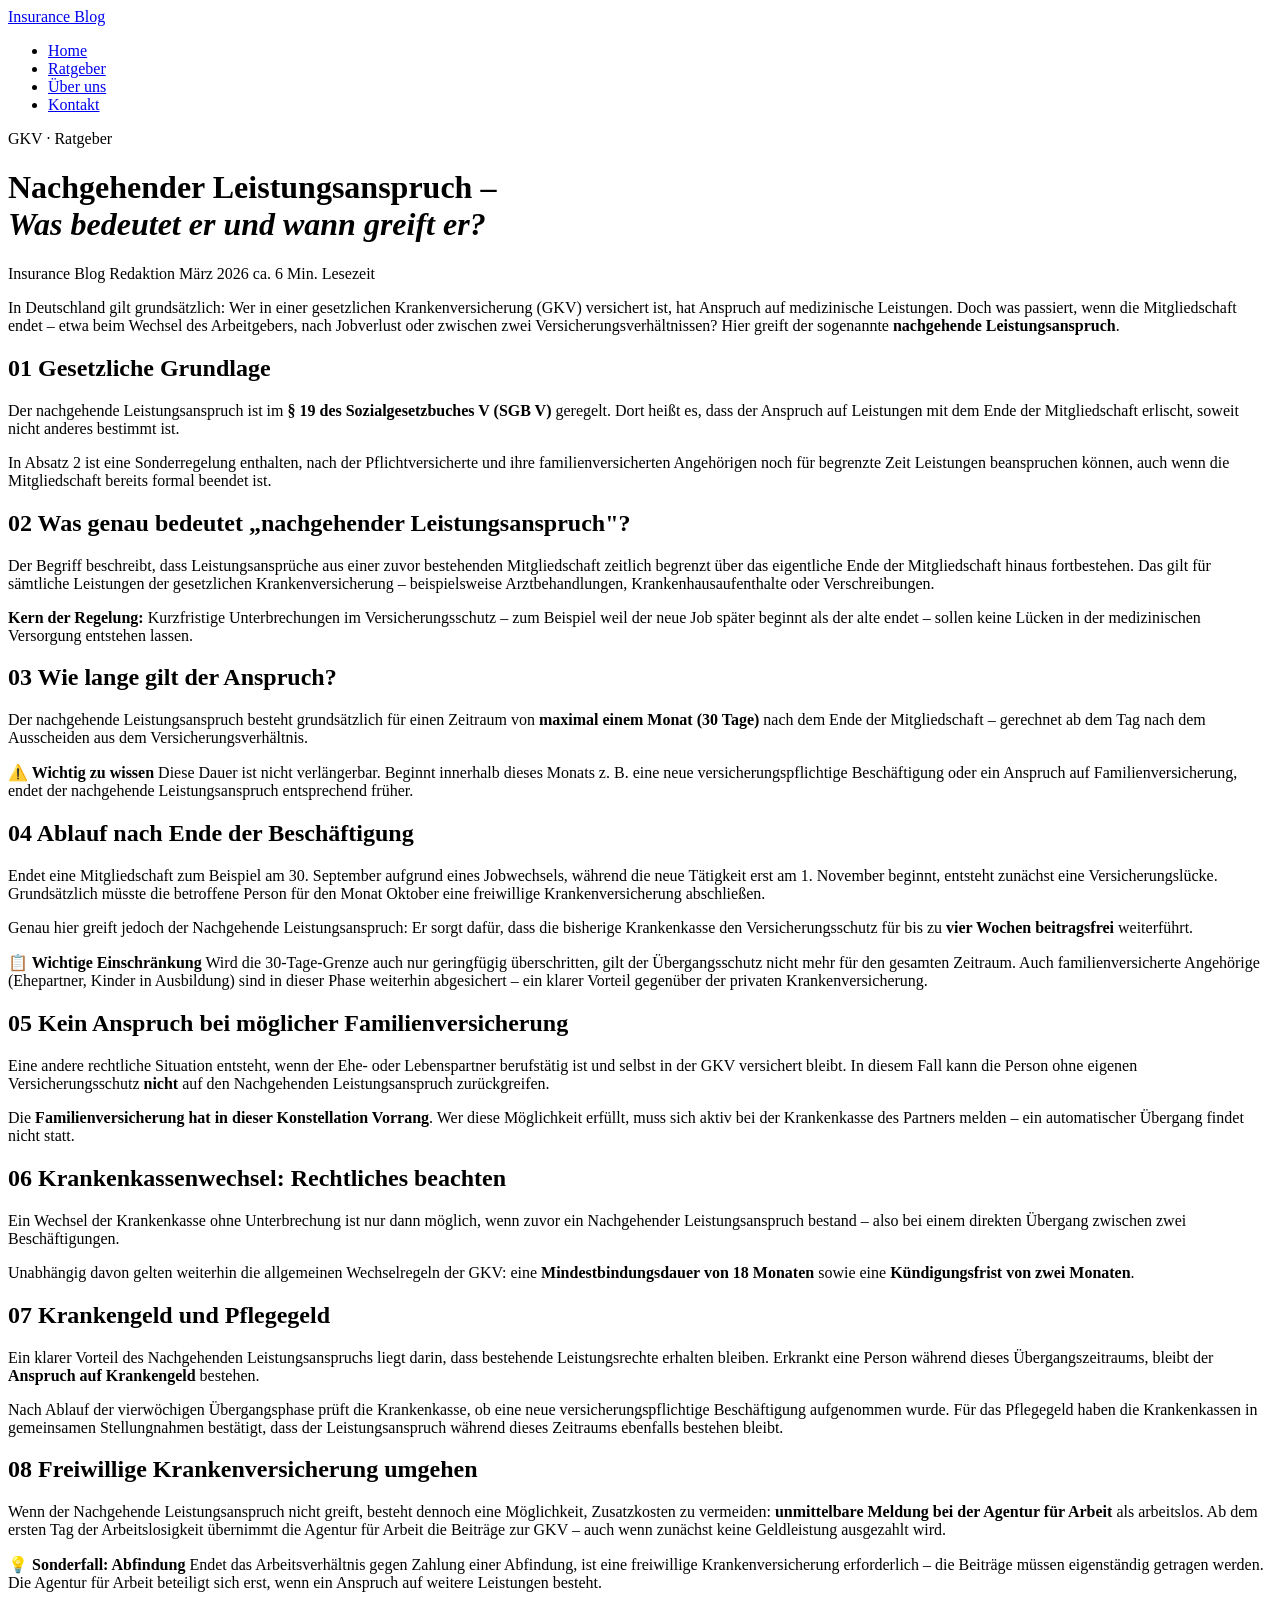
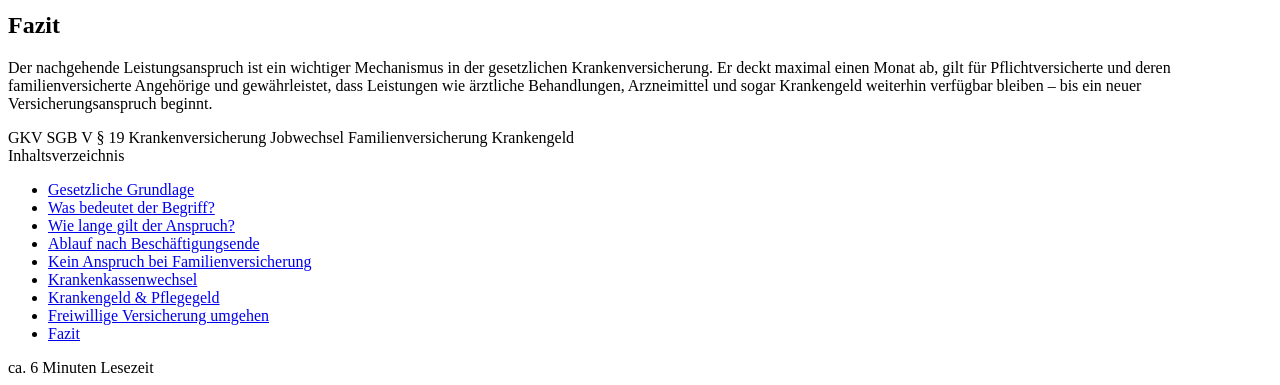
==== Nachgehender-leistungsanspruch.html @ a8966361 "Create Nachgehender-leistungsanspruch.html" ====
<!DOCTYPE html>
<html lang="de">
<head>
    <meta charset="UTF-8">
    <meta name="viewport" content="width=device-width, initial-scale=1.0">
    <title>Nachgehender Leistungsanspruch – Insurance Blog</title>
    <link href="https://fonts.googleapis.com/css2?family=Lora:ital,wght@0,400;0,600;0,700;1,400;1,600&family=Source+Sans+3:wght@300;400;500;600&display=swap" rel="stylesheet">
     <link rel="stylesheet" href="stylesblog.css">
</head>
<body>

    <!-- Top Bar -->
    <header class="topbar">
        <a href="#" class="topbar-logo">Insurance Blog</a>
        <nav>
            <ul class="topbar-nav">
                <li><a href="#">Home</a></li>
                <li><a href="#">Ratgeber</a></li>
                <li><a href="#">Über uns</a></li>
                <li><a href="#">Kontakt</a></li>
            </ul>
        </nav>
    </header>

    <!-- Hero -->
    <div class="article-hero">
        <span class="hero-category">GKV · Ratgeber</span>
        <h1>Nachgehender Leistungsanspruch –<br><em>Was bedeutet er und wann greift er?</em></h1>
        <div class="hero-meta">
            <span>Insurance Blog Redaktion</span>
            <span>März 2026</span>
            <span>ca. 6 Min. Lesezeit</span>
        </div>
    </div>

    <!-- Page Layout -->
    <div class="page-wrap">

        <!-- Main Article -->
        <main class="article-body">

            <p class="article-intro">
                In Deutschland gilt grundsätzlich: Wer in einer gesetzlichen Krankenversicherung (GKV) versichert ist, hat Anspruch auf medizinische Leistungen. Doch was passiert, wenn die Mitgliedschaft endet – etwa beim Wechsel des Arbeitgebers, nach Jobverlust oder zwischen zwei Versicherungsverhältnissen? Hier greift der sogenannte <strong>nachgehende Leistungsanspruch</strong>.
            </p>

            <!-- Section 1 -->
            <div class="article-section reveal" id="sec1">
                <h2><span class="sec-num">01</span> Gesetzliche Grundlage</h2>
                <p>Der nachgehende Leistungsanspruch ist im <strong>§ 19 des Sozialgesetzbuches V (SGB V)</strong> geregelt. Dort heißt es, dass der Anspruch auf Leistungen mit dem Ende der Mitgliedschaft erlischt, soweit nicht anderes bestimmt ist.</p>
                <p>In Absatz 2 ist eine Sonderregelung enthalten, nach der Pflichtversicherte und ihre familienversicherten Angehörigen noch für begrenzte Zeit Leistungen beanspruchen können, auch wenn die Mitgliedschaft bereits formal beendet ist.</p>
            </div>

            <!-- Section 2 -->
            <div class="article-section reveal" id="sec2">
                <h2><span class="sec-num">02</span> Was genau bedeutet „nachgehender Leistungsanspruch"?</h2>
                <p>Der Begriff beschreibt, dass Leistungsansprüche aus einer zuvor bestehenden Mitgliedschaft zeitlich begrenzt über das eigentliche Ende der Mitgliedschaft hinaus fortbestehen. Das gilt für sämtliche Leistungen der gesetzlichen Krankenversicherung – beispielsweise Arztbehandlungen, Krankenhausaufenthalte oder Verschreibungen.</p>
                <div class="callout">
                    <strong>Kern der Regelung:</strong> Kurzfristige Unterbrechungen im Versicherungsschutz – zum Beispiel weil der neue Job später beginnt als der alte endet – sollen keine Lücken in der medizinischen Versorgung entstehen lassen.
                </div>
            </div>

            <!-- Section 3 -->
            <div class="article-section reveal" id="sec3">
                <h2><span class="sec-num">03</span> Wie lange gilt der Anspruch?</h2>
                <p>Der nachgehende Leistungsanspruch besteht grundsätzlich für einen Zeitraum von <strong>maximal einem Monat (30 Tage)</strong> nach dem Ende der Mitgliedschaft – gerechnet ab dem Tag nach dem Ausscheiden aus dem Versicherungsverhältnis.</p>
                <div class="info-box">
                    <strong>⚠️ Wichtig zu wissen</strong>
                    Diese Dauer ist nicht verlängerbar. Beginnt innerhalb dieses Monats z. B. eine neue versicherungspflichtige Beschäftigung oder ein Anspruch auf Familienversicherung, endet der nachgehende Leistungsanspruch entsprechend früher.
                </div>
            </div>

            <!-- Section 4 -->
            <div class="article-section reveal" id="sec4">
                <h2><span class="sec-num">04</span> Ablauf nach Ende der Beschäftigung</h2>
                <p>Endet eine Mitgliedschaft zum Beispiel am 30. September aufgrund eines Jobwechsels, während die neue Tätigkeit erst am 1. November beginnt, entsteht zunächst eine Versicherungslücke. Grundsätzlich müsste die betroffene Person für den Monat Oktober eine freiwillige Krankenversicherung abschließen.</p>
                <p>Genau hier greift jedoch der Nachgehende Leistungsanspruch: Er sorgt dafür, dass die bisherige Krankenkasse den Versicherungsschutz für bis zu <strong>vier Wochen beitragsfrei</strong> weiterführt.</p>
                <div class="info-box">
                    <strong>📋 Wichtige Einschränkung</strong>
                    Wird die 30-Tage-Grenze auch nur geringfügig überschritten, gilt der Übergangsschutz nicht mehr für den gesamten Zeitraum. Auch familienversicherte Angehörige (Ehepartner, Kinder in Ausbildung) sind in dieser Phase weiterhin abgesichert – ein klarer Vorteil gegenüber der privaten Krankenversicherung.
                </div>
            </div>

            <!-- Section 5 -->
            <div class="article-section reveal" id="sec5">
                <h2><span class="sec-num">05</span> Kein Anspruch bei möglicher Familienversicherung</h2>
                <p>Eine andere rechtliche Situation entsteht, wenn der Ehe- oder Lebenspartner berufstätig ist und selbst in der GKV versichert bleibt. In diesem Fall kann die Person ohne eigenen Versicherungsschutz <strong>nicht</strong> auf den Nachgehenden Leistungsanspruch zurückgreifen.</p>
                <p>Die <strong>Familienversicherung hat in dieser Konstellation Vorrang</strong>. Wer diese Möglichkeit erfüllt, muss sich aktiv bei der Krankenkasse des Partners melden – ein automatischer Übergang findet nicht statt.</p>
            </div>

            <!-- Section 6 -->
            <div class="article-section reveal" id="sec6">
                <h2><span class="sec-num">06</span> Krankenkassenwechsel: Rechtliches beachten</h2>
                <p>Ein Wechsel der Krankenkasse ohne Unterbrechung ist nur dann möglich, wenn zuvor ein Nachgehender Leistungsanspruch bestand – also bei einem direkten Übergang zwischen zwei Beschäftigungen.</p>
                <p>Unabhängig davon gelten weiterhin die allgemeinen Wechselregeln der GKV: eine <strong>Mindestbindungsdauer von 18 Monaten</strong> sowie eine <strong>Kündigungsfrist von zwei Monaten</strong>.</p>
            </div>

            <!-- Section 7 -->
            <div class="article-section reveal" id="sec7">
                <h2><span class="sec-num">07</span> Krankengeld und Pflegegeld</h2>
                <p>Ein klarer Vorteil des Nachgehenden Leistungsanspruchs liegt darin, dass bestehende Leistungsrechte erhalten bleiben. Erkrankt eine Person während dieses Übergangszeitraums, bleibt der <strong>Anspruch auf Krankengeld</strong> bestehen.</p>
                <p>Nach Ablauf der vierwöchigen Übergangsphase prüft die Krankenkasse, ob eine neue versicherungspflichtige Beschäftigung aufgenommen wurde. Für das Pflegegeld haben die Krankenkassen in gemeinsamen Stellungnahmen bestätigt, dass der Leistungsanspruch während dieses Zeitraums ebenfalls bestehen bleibt.</p>
            </div>

            <!-- Section 8 -->
            <div class="article-section reveal" id="sec8">
                <h2><span class="sec-num">08</span> Freiwillige Krankenversicherung umgehen</h2>
                <p>Wenn der Nachgehende Leistungsanspruch nicht greift, besteht dennoch eine Möglichkeit, Zusatzkosten zu vermeiden: <strong>unmittelbare Meldung bei der Agentur für Arbeit</strong> als arbeitslos. Ab dem ersten Tag der Arbeitslosigkeit übernimmt die Agentur für Arbeit die Beiträge zur GKV – auch wenn zunächst keine Geldleistung ausgezahlt wird.</p>
                <div class="info-box">
                    <strong>💡 Sonderfall: Abfindung</strong>
                    Endet das Arbeitsverhältnis gegen Zahlung einer Abfindung, ist eine freiwillige Krankenversicherung erforderlich – die Beiträge müssen eigenständig getragen werden. Die Agentur für Arbeit beteiligt sich erst, wenn ein Anspruch auf weitere Leistungen besteht.
                </div>
            </div>

            <!-- Fazit -->
            <div class="fazit reveal" id="fazit">
                <h2>Fazit</h2>
                <p>Der nachgehende Leistungsanspruch ist ein wichtiger Mechanismus in der gesetzlichen Krankenversicherung. Er deckt maximal einen Monat ab, gilt für Pflichtversicherte und deren familienversicherte Angehörige und gewährleistet, dass Leistungen wie ärztliche Behandlungen, Arzneimittel und sogar Krankengeld weiterhin verfügbar bleiben – bis ein neuer Versicherungsanspruch beginnt.</p>
            </div>

            <!-- Tags -->
            <div class="article-tags">
                <span class="tag">GKV</span>
                <span class="tag">SGB V § 19</span>
                <span class="tag">Krankenversicherung</span>
                <span class="tag">Jobwechsel</span>
                <span class="tag">Familienversicherung</span>
                <span class="tag">Krankengeld</span>
            </div>

        </main>

        <!-- Sidebar TOC -->
        <aside class="sidebar">
            <div class="toc-card">
                <div class="toc-title">Inhaltsverzeichnis</div>
                <ul class="toc-list">
                    <li><a href="#sec1">Gesetzliche Grundlage</a></li>
                    <li><a href="#sec2">Was bedeutet der Begriff?</a></li>
                    <li><a href="#sec3">Wie lange gilt der Anspruch?</a></li>
                    <li><a href="#sec4">Ablauf nach Beschäftigungsende</a></li>
                    <li><a href="#sec5">Kein Anspruch bei Familienversicherung</a></li>
                    <li><a href="#sec6">Krankenkassenwechsel</a></li>
                    <li><a href="#sec7">Krankengeld & Pflegegeld</a></li>
                    <li><a href="#sec8">Freiwillige Versicherung umgehen</a></li>
                    <li><a href="#fazit">Fazit</a></li>
                </ul>
                <div class="read-time">ca. 6 Minuten Lesezeit</div>
            </div>
        </aside>

    </div>

    <script>
        const reveals = document.querySelectorAll('.reveal');
        const obs = new IntersectionObserver((entries) => {
            entries.forEach((e, i) => {
                if (e.isIntersecting) {
                    setTimeout(() => e.target.classList.add('visible'), i * 80);
                    obs.unobserve(e.target);
                }
            });
        }, { threshold: 0.1 });
        reveals.forEach(el => obs.observe(el));

        // Active TOC highlight
        const sections = document.querySelectorAll('[id]');
        const tocLinks = document.querySelectorAll('.toc-list a');
        window.addEventListener('scroll', () => {
            let current = '';
            sections.forEach(s => {
                if (window.scrollY >= s.offsetTop - 120) current = s.id;
            });
            tocLinks.forEach(a => {
                a.style.color = a.getAttribute('href') === '#' + current
                    ? 'var(--gold)' : '';
            });
        });
    </script>

</body>
</html>
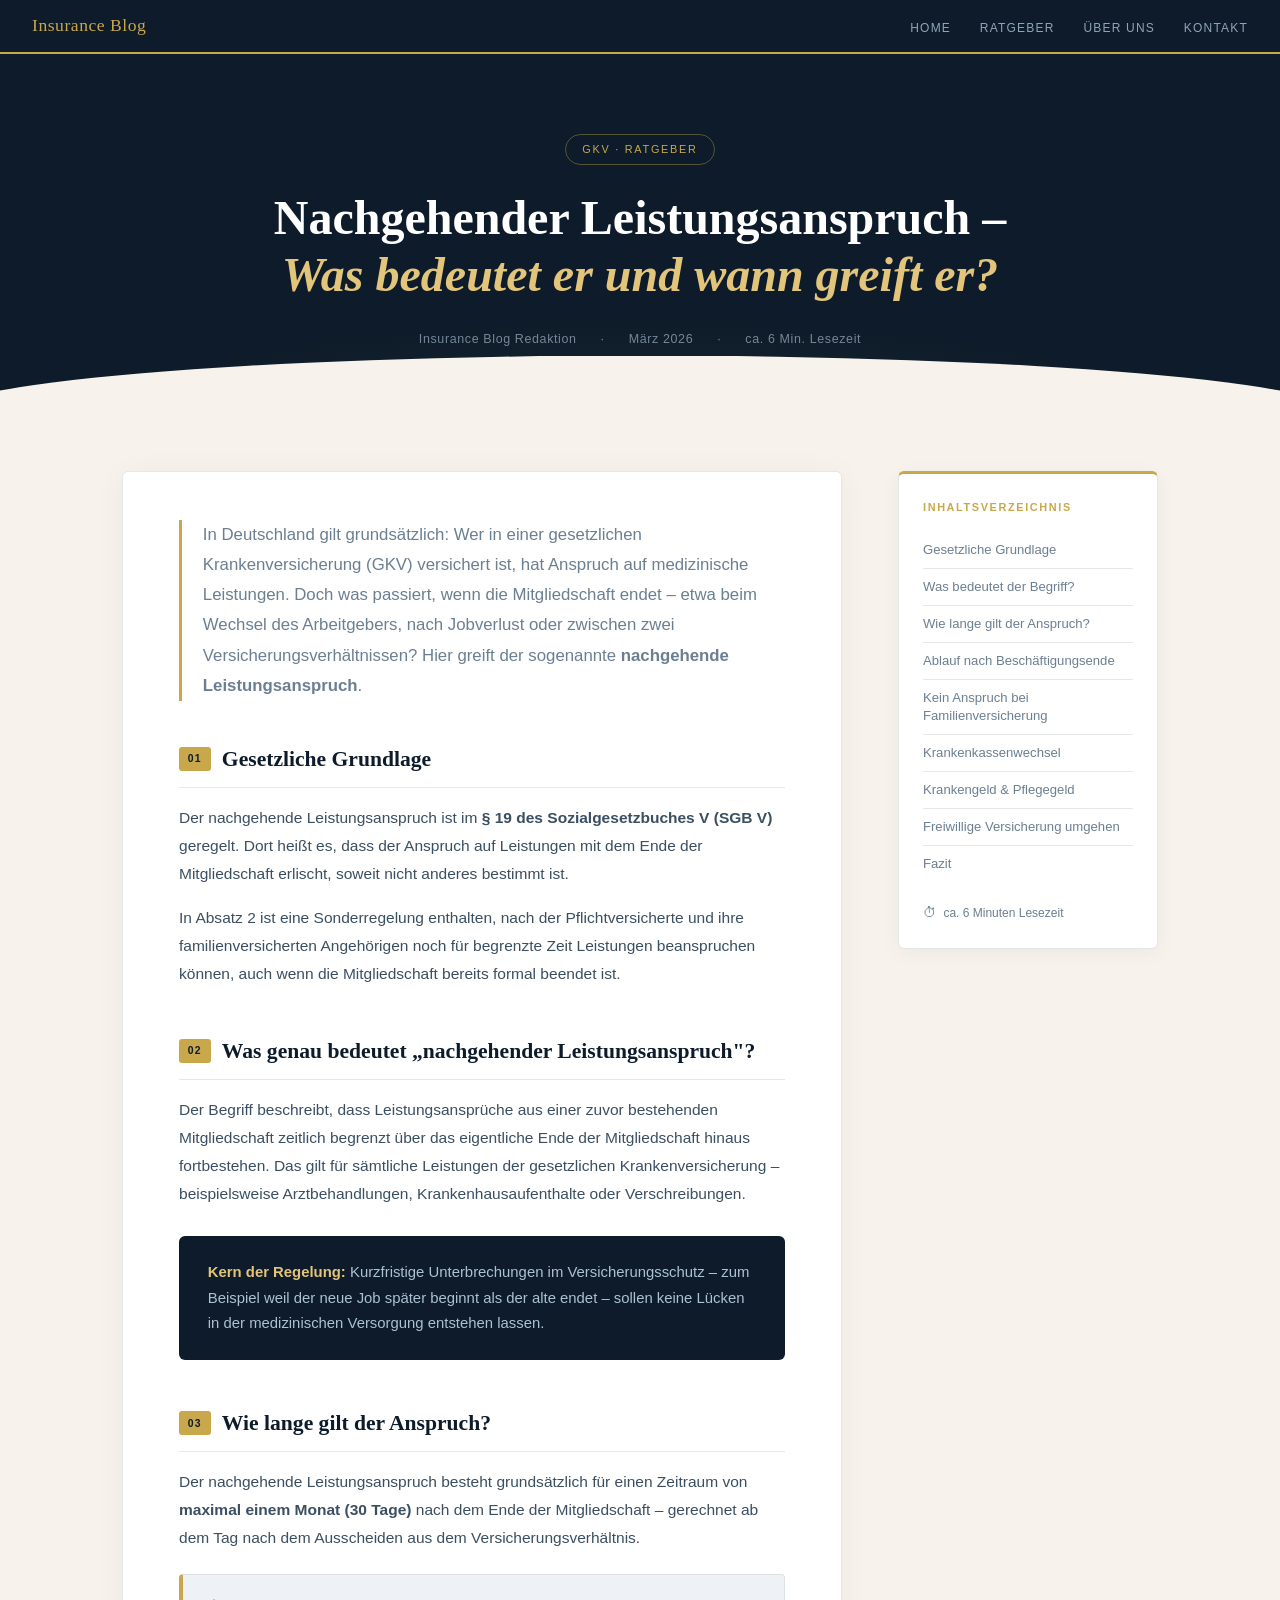
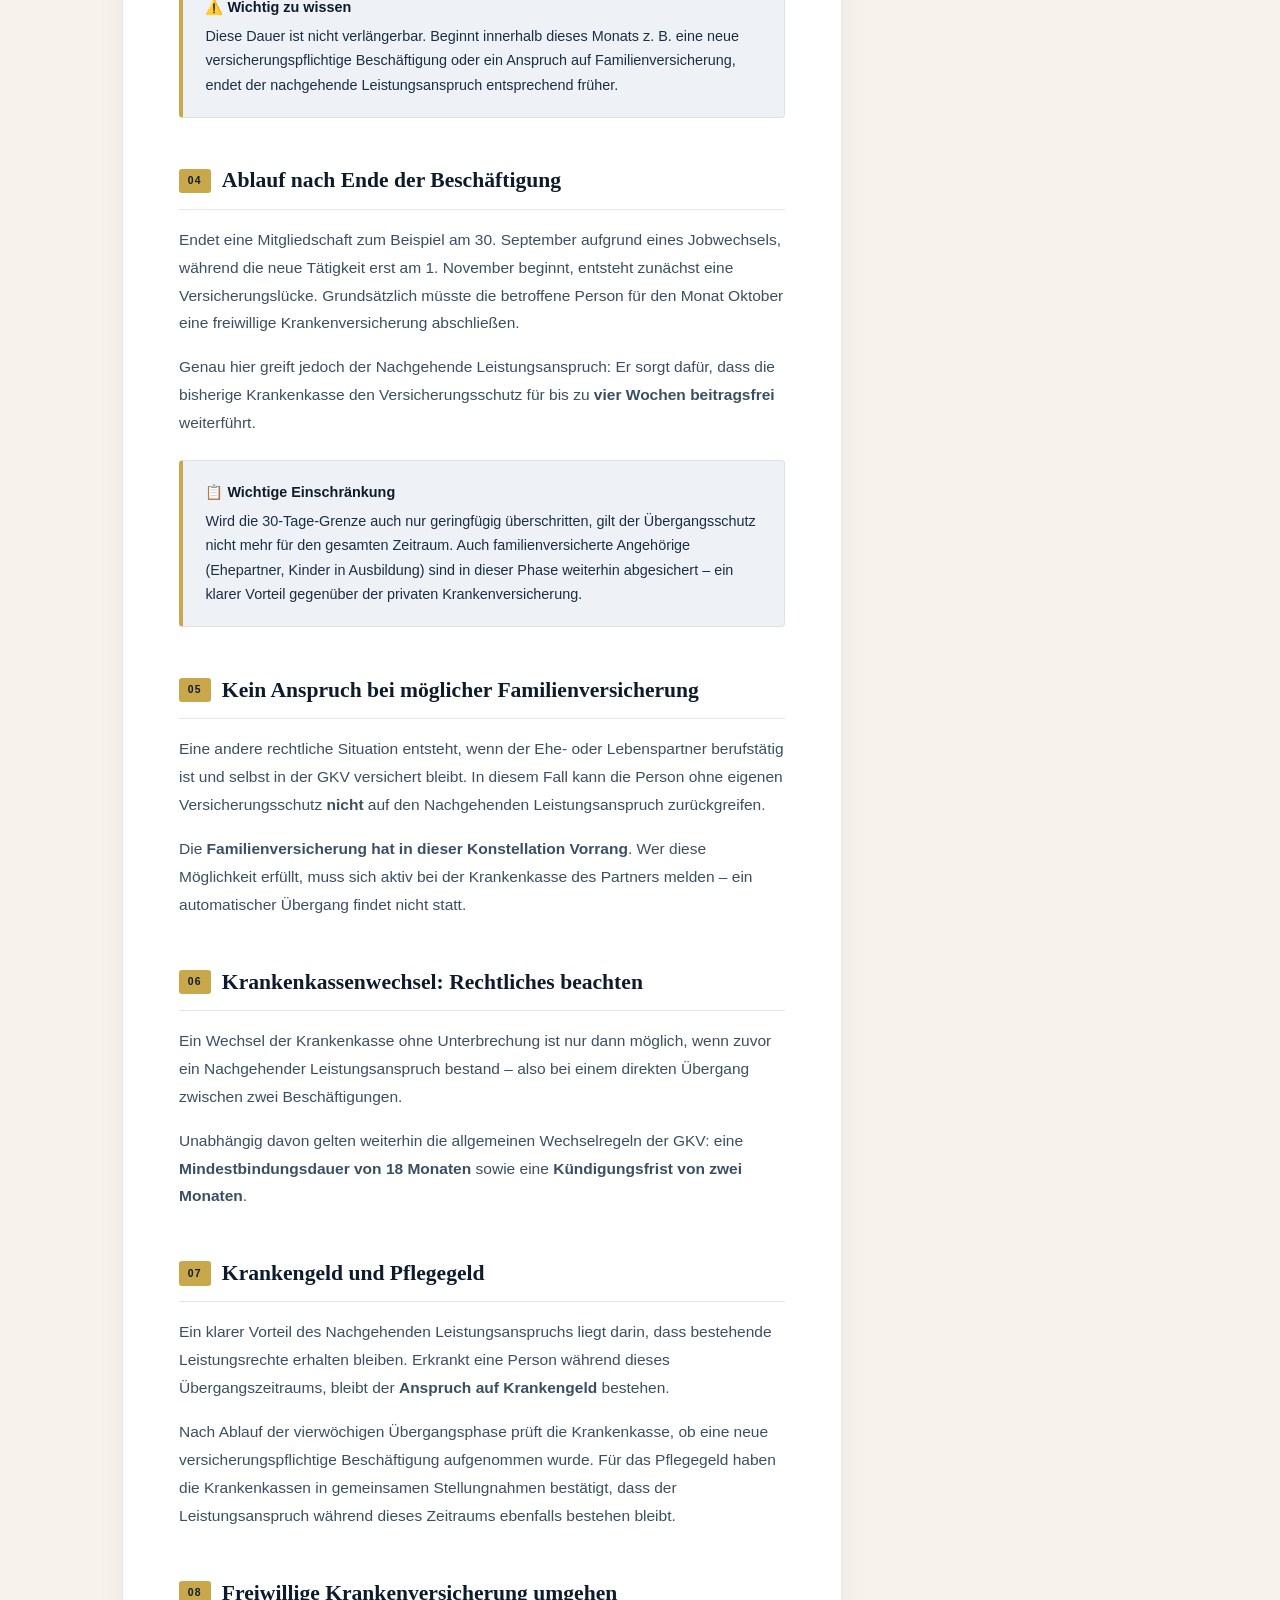
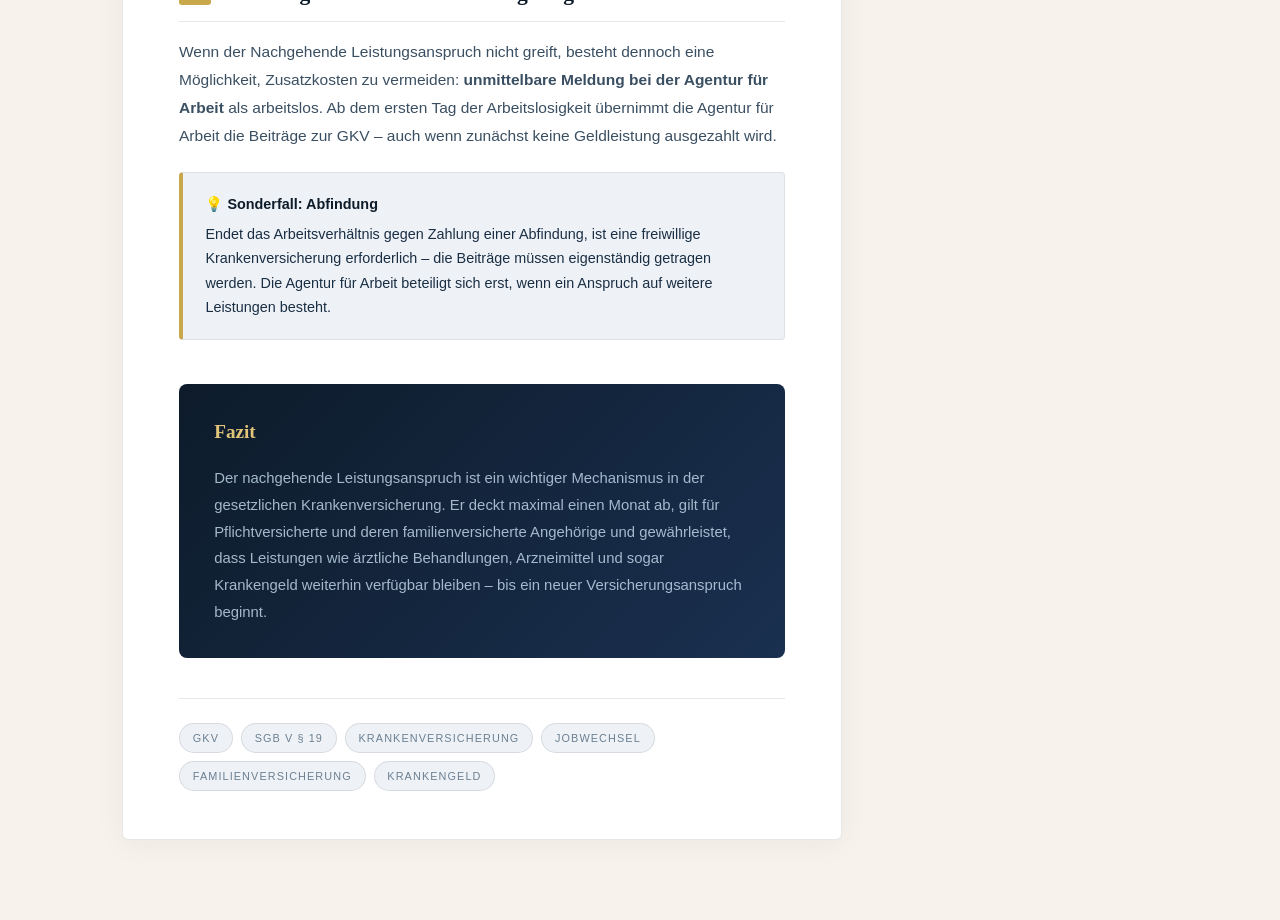
==== commit 47a4e502: "Update Nachgehender-leistungsanspruch.html" ====
--- a/Nachgehender-leistungsanspruch.html
+++ b/Nachgehender-leistungsanspruch.html
@@ -5,7 +5,7 @@
     <meta name="viewport" content="width=device-width, initial-scale=1.0">
     <title>Nachgehender Leistungsanspruch – Insurance Blog</title>
     <link href="https://fonts.googleapis.com/css2?family=Lora:ital,wght@0,400;0,600;0,700;1,400;1,600&family=Source+Sans+3:wght@300;400;500;600&display=swap" rel="stylesheet">
-     <link rel="stylesheet" href="stylesblog.css">
+     <link rel="stylesheet" href="styleblog.css">
 </head>
 <body>
 
--- a/styleblog.css
+++ b/styleblog.css
@@ -0,0 +1,285 @@
+
+        *, *::before, *::after { box-sizing: border-box; margin: 0; padding: 0; }
+
+        :root {
+            --navy:     #0d1b2a;
+            --ink:      #1a2e44;
+            --gold:     #c9a84c;
+            --gold-lt:  #e2c57a;
+            --cream:    #f7f3ec;
+            --paper:    #ffffff;
+            --mist:     #eef2f6;
+            --gray:     #6b7f92;
+            --rule:     rgba(13,27,42,.1);
+        }
+
+        html { scroll-behavior: smooth; }
+
+        body {
+            font-family: 'Source Sans 3', sans-serif;
+            background: var(--cream);
+            color: var(--ink);
+            line-height: 1.7;
+        }
+
+        /* ── TOP BAR ─────────────────────────────── */
+        .topbar {
+            background: var(--navy);
+            padding: .7rem 2rem;
+            display: flex; align-items: center; justify-content: space-between;
+            position: sticky; top: 0; z-index: 100;
+            border-bottom: 2px solid var(--gold);
+        }
+
+        .topbar-logo {
+            font-family: 'Lora', serif;
+            font-size: 1.1rem; color: var(--gold);
+            text-decoration: none; letter-spacing: .03em;
+        }
+
+        .topbar-nav {
+            display: flex; gap: 1.8rem; list-style: none;
+        }
+
+        .topbar-nav a {
+            font-size: .75rem; letter-spacing: .1em; text-transform: uppercase;
+            color: rgba(200,223,240,.7); text-decoration: none;
+            transition: color .2s;
+        }
+
+        .topbar-nav a:hover { color: var(--gold-lt); }
+
+        /* ── HERO ────────────────────────────────── */
+        .article-hero {
+            background: var(--navy);
+            padding: 5rem 2rem 4rem;
+            text-align: center;
+            position: relative; overflow: hidden;
+        }
+
+        .article-hero::after {
+            content: '';
+            position: absolute; bottom: -1px; left: 0; right: 0;
+            height: 60px;
+            background: var(--cream);
+            clip-path: ellipse(55% 100% at 50% 100%);
+        }
+
+        .article-hero::before {
+            content: '';
+            position: absolute; inset: 0;
+            background: radial-gradient(ellipse 80% 60% at 50% 110%, rgba(201,168,76,.07) 0%, transparent 65%);
+        }
+
+        .hero-category {
+            display: inline-block;
+            font-size: .68rem; letter-spacing: .16em; text-transform: uppercase;
+            color: var(--gold); border: 1px solid rgba(201,168,76,.4);
+            padding: .3rem 1rem; border-radius: 999px;
+            margin-bottom: 1.5rem;
+            position: relative; z-index: 1;
+            animation: fadeUp .7s ease both;
+        }
+
+        .article-hero h1 {
+            font-family: 'Lora', serif;
+            font-size: clamp(1.9rem, 4vw, 3rem);
+            font-weight: 700; line-height: 1.2;
+            color: #fff; max-width: 780px; margin: 0 auto;
+            position: relative; z-index: 1;
+            animation: fadeUp .8s .1s ease both;
+        }
+
+        .article-hero h1 em {
+            font-style: italic; color: var(--gold-lt);
+        }
+
+        .hero-meta {
+            display: flex; align-items: center; justify-content: center;
+            gap: 1.5rem; margin-top: 1.6rem;
+            font-size: .78rem; color: rgba(200,223,240,.55);
+            letter-spacing: .05em;
+            position: relative; z-index: 1;
+            animation: fadeUp .9s .2s ease both;
+        }
+
+        .hero-meta span::before { content: '·'; margin-right: 1.5rem; }
+        .hero-meta span:first-child::before { content: ''; margin: 0; }
+
+        /* ── LAYOUT ──────────────────────────────── */
+        .page-wrap {
+            max-width: 1100px; margin: 0 auto;
+            padding: 3.5rem 2rem 5rem;
+            display: grid;
+            grid-template-columns: 1fr 260px;
+            gap: 3.5rem;
+            align-items: start;
+        }
+
+        @media (max-width: 800px) {
+            .page-wrap { grid-template-columns: 1fr; }
+            .sidebar { display: none; }
+        }
+
+        /* ── ARTICLE BODY ────────────────────────── */
+        .article-body {
+            background: var(--paper);
+            border-radius: 6px;
+            padding: 3rem 3.5rem;
+            border: 1px solid var(--rule);
+            box-shadow: 0 4px 30px rgba(13,27,42,.05);
+        }
+
+        @media (max-width: 600px) {
+            .article-body { padding: 2rem 1.5rem; }
+        }
+
+        /* intro paragraph */
+        .article-intro {
+            font-size: 1.05rem; font-weight: 300;
+            color: var(--gray); line-height: 1.8;
+            border-left: 3px solid var(--gold);
+            padding-left: 1.3rem; margin-bottom: 2.5rem;
+        }
+
+        /* sections */
+        .article-section { margin-bottom: 2.8rem; }
+
+        .article-section h2 {
+            font-family: 'Lora', serif;
+            font-size: 1.35rem; font-weight: 700;
+            color: var(--navy); margin-bottom: 1rem;
+            padding-bottom: .6rem;
+            border-bottom: 1px solid var(--rule);
+            display: flex; align-items: center; gap: .7rem;
+        }
+
+        .article-section h2 .sec-num {
+            font-size: .65rem; letter-spacing: .12em;
+            background: var(--gold); color: var(--navy);
+            padding: .2rem .55rem; border-radius: 3px;
+            font-family: 'Source Sans 3', sans-serif;
+            font-weight: 600;
+        }
+
+        .article-section p {
+            font-size: .97rem; color: #3a4f62;
+            line-height: 1.8; margin-bottom: 1rem;
+        }
+
+        .article-section p:last-child { margin-bottom: 0; }
+
+        /* info box */
+        .info-box {
+            background: var(--mist);
+            border: 1px solid rgba(13,27,42,.08);
+            border-left: 4px solid var(--gold);
+            border-radius: 4px;
+            padding: 1.2rem 1.4rem;
+            margin: 1.4rem 0;
+            font-size: .9rem; color: var(--ink);
+        }
+
+        .info-box strong { color: var(--navy); display: block; margin-bottom: .3rem; }
+
+        /* highlight callout */
+        .callout {
+            background: var(--navy);
+            color: rgba(200,223,240,.85);
+            border-radius: 6px;
+            padding: 1.5rem 1.8rem;
+            margin: 1.8rem 0;
+            font-size: .93rem; line-height: 1.7;
+        }
+
+        .callout strong { color: var(--gold-lt); }
+
+        /* tags */
+        .article-tags {
+            display: flex; flex-wrap: wrap; gap: .5rem;
+            margin-top: 2.5rem; padding-top: 1.5rem;
+            border-top: 1px solid var(--rule);
+        }
+
+        .tag {
+            font-size: .68rem; letter-spacing: .1em; text-transform: uppercase;
+            background: var(--mist); color: var(--gray);
+            padding: .3rem .8rem; border-radius: 999px;
+            border: 1px solid var(--rule);
+        }
+
+        /* ── TOC SIDEBAR ─────────────────────────── */
+        .sidebar { position: sticky; top: 70px; }
+
+        .toc-card {
+            background: var(--paper);
+            border: 1px solid var(--rule);
+            border-top: 3px solid var(--gold);
+            border-radius: 6px;
+            padding: 1.5rem;
+            box-shadow: 0 4px 20px rgba(13,27,42,.05);
+        }
+
+        .toc-title {
+            font-size: .68rem; letter-spacing: .15em; text-transform: uppercase;
+            color: var(--gold); font-weight: 600;
+            margin-bottom: 1rem;
+        }
+
+        .toc-list { list-style: none; }
+
+        .toc-list li {
+            border-bottom: 1px solid var(--rule);
+            padding: .55rem 0;
+        }
+
+        .toc-list li:last-child { border-bottom: none; }
+
+        .toc-list a {
+            text-decoration: none;
+            font-size: .82rem; color: var(--gray);
+            transition: color .2s; line-height: 1.4;
+            display: block;
+        }
+
+        .toc-list a:hover { color: var(--gold); }
+
+        .read-time {
+            margin-top: 1.2rem;
+            font-size: .75rem; color: var(--gray);
+            display: flex; align-items: center; gap: .4rem;
+        }
+
+        .read-time::before {
+            content: '⏱';
+            font-size: .85rem;
+        }
+
+        /* ── FAZIT BOX ───────────────────────────── */
+        .fazit {
+            background: linear-gradient(135deg, var(--navy) 0%, #1a3050 100%);
+            color: rgba(200,223,240,.85);
+            border-radius: 8px; padding: 2rem 2.2rem;
+            margin-top: 2rem;
+        }
+
+        .fazit h2 {
+            font-family: 'Lora', serif;
+            font-size: 1.2rem; color: var(--gold-lt);
+            margin-bottom: 1rem; border: none; padding: 0;
+        }
+
+        .fazit p { font-size: .93rem; line-height: 1.8; color: rgba(200,223,240,.8); }
+
+        /* ── ANIMATIONS ──────────────────────────── */
+        @keyframes fadeUp {
+            from { opacity: 0; transform: translateY(18px); }
+            to   { opacity: 1; transform: translateY(0); }
+        }
+
+        .reveal {
+            opacity: 0; transform: translateY(20px);
+            transition: opacity .6s ease, transform .6s ease;
+        }
+
+        .reveal.visible { opacity: 1; transform: none; }
